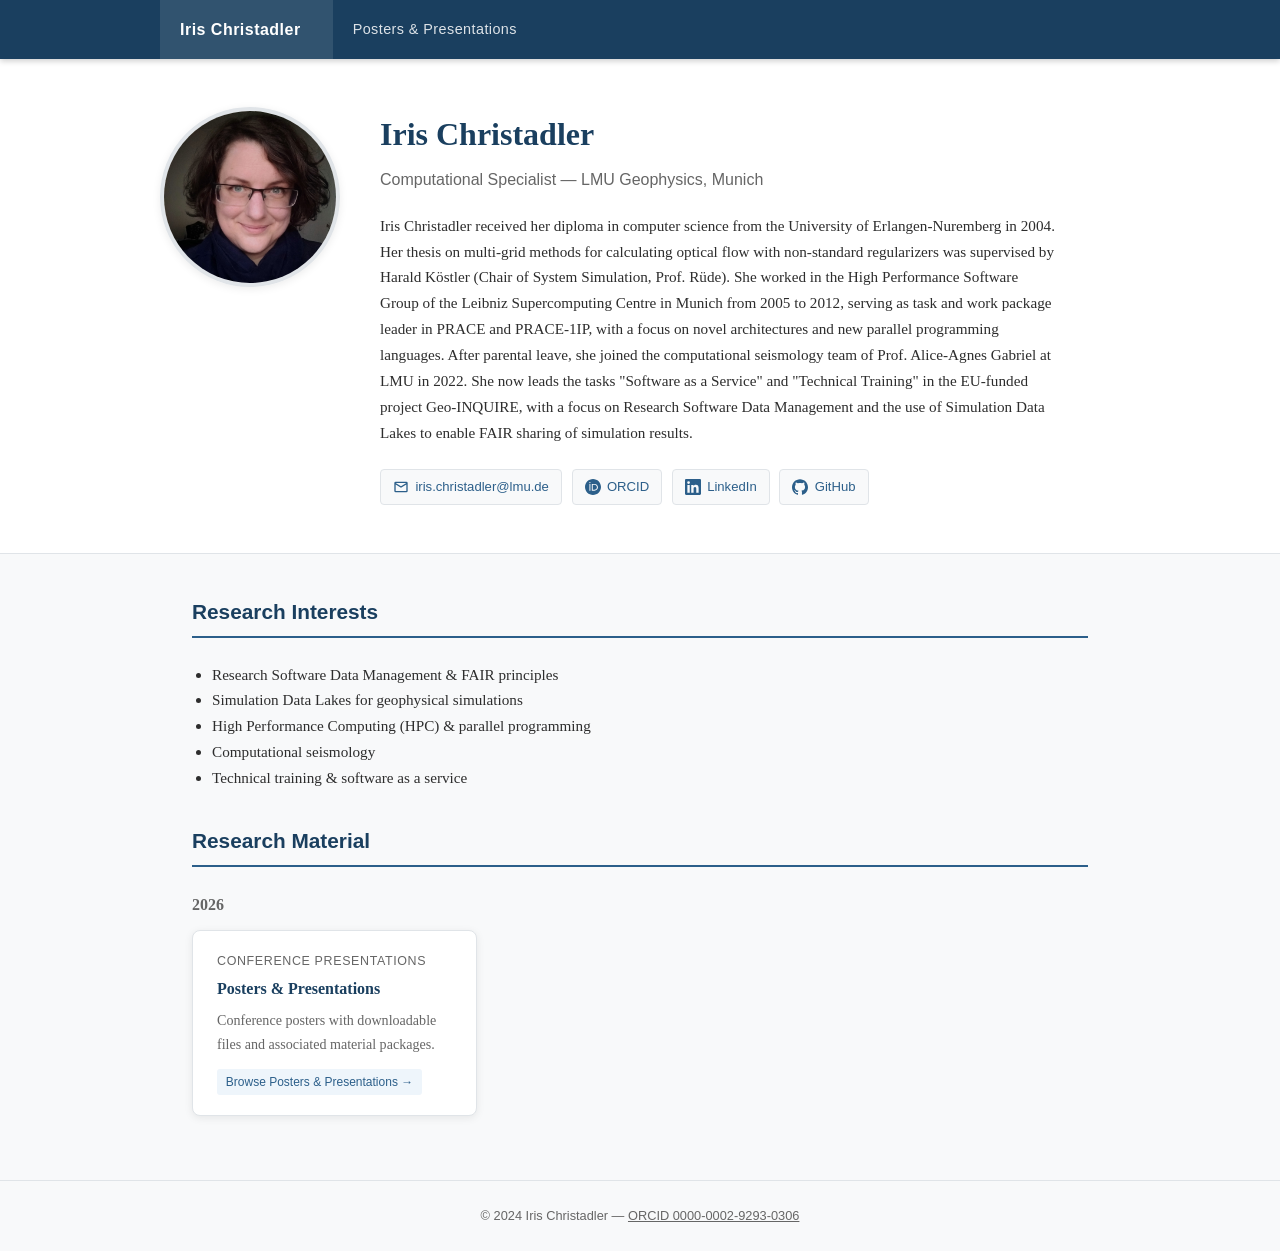
==== index.html @ b3e30429 "Update index.html" ====
<!DOCTYPE html>
<html lang="en">
<head>
  <meta charset="UTF-8">
  <meta name="viewport" content="width=device-width, initial-scale=1.0">
  <title>Iris Christadler — Computational Specialist</title>
  <meta name="description" content="Academic website of Iris Christadler, Computational Specialist at LMU Geophysics. Research Software Data Management, HPC, Simulation Data Lakes.">
  <link rel="stylesheet" href="assets/css/style.css">
</head>
<body>

<nav>
  <ul>
    <li><a href="index.html" class="active">Iris Christadler</a></li>
     <!--
    <li><a href="papers/index.html">Papers</a></li>
    -->
    <li><a href="posters/index.html">Posters &amp; Presentations</a></li>
  </ul>
</nav>

<section class="hero">
  <div class="hero-inner">
    <img
      src="assets/img/profile.jpg"
      alt="Iris Christadler"
      class="profile-photo"
      onerror="this.style.display='none'; document.getElementById('photo-placeholder').style.display='flex';"
    >
    <div id="photo-placeholder" class="profile-photo-placeholder" style="display:none;">
      Photo
    </div>

    <div class="hero-text">
      <h1>Iris Christadler</h1>
      <p class="title">Computational Specialist &mdash; LMU Geophysics, Munich</p>
      <p class="bio">
        Iris Christadler received her diploma in computer science from the University of
        Erlangen-Nuremberg in 2004. Her thesis on multi-grid methods for calculating optical flow
        with non-standard regularizers was supervised by Harald Köstler (Chair of System Simulation,
        Prof. Rüde). She worked in the High Performance Software Group of the Leibniz Supercomputing
        Centre in Munich from 2005 to 2012, serving as task and work package leader in PRACE and
        PRACE-1IP, with a focus on novel architectures and new parallel programming languages. After
        parental leave, she joined the computational seismology team of Prof. Alice-Agnes Gabriel at
        LMU in 2022. She now leads the tasks "Software as a Service" and "Technical Training" in the
        EU-funded project Geo-INQUIRE, with a focus on Research Software Data Management and the use
        of Simulation Data Lakes to enable FAIR sharing of simulation results.
      </p>

      <div class="social-links">
        <a class="social-link" href="mailto:iris.christadler@lmu.de" title="Email">
          <!-- envelope icon -->
          <svg viewBox="0 0 24 24" xmlns="http://www.w3.org/2000/svg">
            <path d="M20 4H4a2 2 0 00-2 2v12a2 2 0 002 2h16a2 2 0 002-2V6a2 2 0 00-2-2zm0 2l-8 5-8-5h16zm0 12H4V8.236l8 5 8-5V18z"/>
          </svg>
          iris.christadler@lmu.de
        </a>
        <a class="social-link" href="https://orcid.org/0000-0002-9293-0306" target="_blank" rel="noopener">
          <!-- ORCID icon -->
          <svg viewBox="0 0 24 24" xmlns="http://www.w3.org/2000/svg">
            <path d="M12 0C5.372 0 0 5.372 0 12s5.372 12 12 12 12-5.372 12-12S18.628 0 12 0zM7.369 4.378c.525 0 .947.431.947.947s-.422.947-.947.947-.947-.431-.947-.947.422-.947.947-.947zm-.722 3.038h1.444v10.041H6.647V7.416zm3.562 0h3.9c3.712 0 5.344 2.653 5.344 5.025 0 2.578-2.016 5.016-5.325 5.016h-3.919V7.416zm1.444 1.303v7.434h2.297c2.359 0 3.9-1.588 3.9-3.722 0-2.016-1.453-3.712-3.781-3.712h-2.416z"/>
          </svg>
          ORCID
        </a>
        <a class="social-link" href="https://www.linkedin.com/in/irischristadler/" target="_blank" rel="noopener">
          <!-- LinkedIn icon -->
          <svg viewBox="0 0 24 24" xmlns="http://www.w3.org/2000/svg">
            <path d="M20.447 20.452h-3.554v-5.569c0-1.328-.027-3.037-1.852-3.037-1.853 0-2.136 1.445-2.136 2.939v5.667H9.351V9h3.414v1.561h.046c.477-.9 1.637-1.85 3.37-1.85 3.601 0 4.267 2.37 4.267 5.455v6.286zM5.337 7.433a2.062 2.062 0 01-2.063-2.065 2.064 2.064 0 112.063 2.065zm1.782 13.019H3.555V9h3.564v11.452zM22.225 0H1.771C.792 0 0 .774 0 1.729v20.542C0 23.227.792 24 1.771 24h20.451C23.2 24 24 23.227 24 22.271V1.729C24 .774 23.2 0 22.222 0h.003z"/>
          </svg>
          LinkedIn
        </a>
        <a class="social-link" href="https://github.com/christadler" target="_blank" rel="noopener">
          <!-- GitHub icon -->
          <svg viewBox="0 0 24 24" xmlns="http://www.w3.org/2000/svg">
            <path d="M12 .297c-6.63 0-12 5.373-12 12 0 5.303 3.438 9.8 8.205 11.385.6.113.82-.258.82-.577 0-.285-.01-1.04-.015-2.04-3.338.724-4.042-1.61-4.042-1.61C4.422 18.07 3.633 17.7 3.633 17.7c-1.087-.744.084-.729.084-.729 1.205.084 1.838 1.236 1.838 1.236 1.07 1.835 2.809 1.305 3.495.998.108-.776.417-1.305.76-1.605-2.665-.3-5.466-1.332-5.466-5.93 0-1.31.465-2.38 1.235-3.22-.135-.303-.54-1.523.105-3.176 0 0 1.005-.322 3.3 1.23.96-.267 1.98-.399 3-.405 1.02.006 2.04.138 3 .405 2.28-1.552 3.285-1.23 3.285-1.23.645 1.653.24 2.873.12 3.176.765.84 1.23 1.91 1.23 3.22 0 4.61-2.805 5.625-5.475 5.92.42.36.81 1.096.81 2.22 0 1.606-.015 2.896-.015 3.286 0 .315.21.69.825.57C20.565 22.092 24 17.592 24 12.297c0-6.627-5.373-12-12-12"/>
          </svg>
          GitHub
        </a>
      </div>
    </div>
  </div>
</section>

<main>
  <h2 class="section-title">Research Interests</h2>
  <ul style="font-size:0.95rem; padding-left:1.25rem; color:var(--text); margin-bottom:2rem;">
    <li>Research Software Data Management &amp; FAIR principles</li>
    <li>Simulation Data Lakes for geophysical simulations</li>
    <li>High Performance Computing (HPC) &amp; parallel programming</li>
    <li>Computational seismology</li>
    <li>Technical training &amp; software as a service</li>
  </ul>

  <h2 class="section-title">Research Material</h2>

  <h3 style="font-size:1rem; font-weight:600; color:var(--text-light); margin:0 0 0.75rem 0;">2026</h3>
  <div class="cards-grid">
    <!--
    <a class="card" href="papers/index.html">
      <div class="card-year">Publications</div>
      <h3>Papers &amp; Articles</h3>
      <p>Peer-reviewed publications, preprints, and technical reports with links to PDFs, DOIs, and supplementary data.</p>
      <div class="card-links">
        <span class="badge">Browse Papers &rarr;</span>
      </div>
    </a>
    -->
    <a class="card" href="posters/index.html">
      <div class="card-year">Conference Presentations</div>
      <h3>Posters &amp; Presentations</h3>
      <p>Conference posters with downloadable files and associated material packages.</p>
      <div class="card-links">
        <span class="badge">Browse Posters &amp; Presentations &rarr;</span>
      </div>
    </a>
  </div>
</main>

<footer>
  &copy; 2024 Iris Christadler &mdash;
  <a href="https://orcid.org/0000-0002-9293-0306" target="_blank" rel="noopener" style="color:inherit;">ORCID 0000-0002-9293-0306</a>
</footer>

</body>
</html>
---- assets/css/style.css ----
:root {
  --primary: #2c5f8a;
  --primary-dark: #1a3f5f;
  --accent: #4a9eca;
  --text: #2d2d2d;
  --text-light: #666;
  --bg: #f8f9fa;
  --white: #ffffff;
  --border: #e0e4e8;
  --card-shadow: 0 2px 8px rgba(0,0,0,0.08);
}

* {
  box-sizing: border-box;
  margin: 0;
  padding: 0;
}

body {
  font-family: 'Georgia', 'Times New Roman', serif;
  background: var(--bg);
  color: var(--text);
  line-height: 1.7;
}

/* Navigation */
nav {
  background: var(--primary-dark);
  padding: 0 2rem;
  position: sticky;
  top: 0;
  z-index: 100;
  box-shadow: 0 2px 6px rgba(0,0,0,0.2);
}

nav ul {
  list-style: none;
  display: flex;
  align-items: center;
  gap: 0;
  max-width: 960px;
  margin: 0 auto;
}

nav ul li a {
  display: block;
  padding: 1rem 1.25rem;
  color: rgba(255,255,255,0.85);
  text-decoration: none;
  font-family: 'Arial', sans-serif;
  font-size: 0.9rem;
  letter-spacing: 0.03em;
  transition: color 0.2s, background 0.2s;
}

nav ul li a:hover,
nav ul li a.active {
  color: #ffffff;
  background: rgba(255,255,255,0.1);
}

nav ul li:first-child a {
  font-weight: bold;
  font-size: 1rem;
  padding-right: 2rem;
  color: #ffffff;
}

/* Hero / Profile Section */
.hero {
  background: var(--white);
  border-bottom: 1px solid var(--border);
  padding: 3rem 2rem;
}

.hero-inner {
  max-width: 960px;
  margin: 0 auto;
  display: flex;
  gap: 2.5rem;
  align-items: flex-start;
}

.profile-photo {
  flex-shrink: 0;
  width: 180px;
  height: 180px;
  border-radius: 50%;
  object-fit: cover;
  border: 4px solid var(--border);
  box-shadow: var(--card-shadow);
}

.profile-photo-placeholder {
  flex-shrink: 0;
  width: 180px;
  height: 180px;
  border-radius: 50%;
  background: var(--border);
  border: 4px solid var(--border);
  display: flex;
  align-items: center;
  justify-content: center;
  color: var(--text-light);
  font-size: 0.8rem;
  text-align: center;
}

.hero-text h1 {
  font-size: 2rem;
  color: var(--primary-dark);
  margin-bottom: 0.25rem;
}

.hero-text .title {
  font-family: 'Arial', sans-serif;
  font-size: 1rem;
  color: var(--text-light);
  margin-bottom: 1.25rem;
}

.hero-text .bio {
  font-size: 0.95rem;
  color: var(--text);
  max-width: 680px;
}

/* Social Links */
.social-links {
  display: flex;
  flex-wrap: wrap;
  gap: 0.6rem;
  margin-top: 1.5rem;
}

.social-link {
  display: inline-flex;
  align-items: center;
  gap: 0.4rem;
  padding: 0.35rem 0.75rem;
  background: var(--bg);
  border: 1px solid var(--border);
  border-radius: 4px;
  text-decoration: none;
  color: var(--primary);
  font-family: 'Arial', sans-serif;
  font-size: 0.82rem;
  transition: border-color 0.2s, background 0.2s;
}

.social-link:hover {
  border-color: var(--accent);
  background: #eef5fb;
}

.social-link svg {
  width: 16px;
  height: 16px;
  fill: currentColor;
}

/* Main content */
main {
  max-width: 960px;
  margin: 2.5rem auto;
  padding: 0 2rem;
}

/* Section headings */
.section-title {
  font-size: 1.3rem;
  color: var(--primary-dark);
  border-bottom: 2px solid var(--primary);
  padding-bottom: 0.4rem;
  margin-bottom: 1.5rem;
  font-family: 'Arial', sans-serif;
}

/* Cards grid */
.cards-grid {
  display: grid;
  grid-template-columns: repeat(auto-fill, minmax(280px, 1fr));
  gap: 1.25rem;
  margin-bottom: 2.5rem;
}

.cards-grid--single {
  grid-template-columns: 1fr;
}

.card {
  background: var(--white);
  border: 1px solid var(--border);
  border-radius: 8px;
  padding: 1.25rem 1.5rem;
  box-shadow: var(--card-shadow);
  transition: box-shadow 0.2s, border-color 0.2s;
  text-decoration: none;
  color: inherit;
  display: block;
}

.card:hover {
  box-shadow: 0 4px 16px rgba(44,95,138,0.15);
  border-color: var(--accent);
}

.card-year {
  font-family: 'Arial', sans-serif;
  font-size: 0.78rem;
  color: var(--text-light);
  text-transform: uppercase;
  letter-spacing: 0.05em;
  margin-bottom: 0.4rem;
}

.card h3 {
  font-size: 1rem;
  color: var(--primary-dark);
  margin-bottom: 0.5rem;
  line-height: 1.4;
}

.card p {
  font-size: 0.88rem;
  color: var(--text-light);
  margin-bottom: 0.75rem;
}

.card-links {
  display: flex;
  flex-wrap: wrap;
  gap: 0.5rem;
}

.badge {
  display: inline-block;
  padding: 0.2rem 0.55rem;
  background: #eef5fb;
  color: var(--primary);
  border-radius: 3px;
  font-family: 'Arial', sans-serif;
  font-size: 0.75rem;
  text-decoration: none;
  transition: background 0.2s;
}

.badge:hover {
  background: #d0e8f7;
}

/* Page header for subpages */
.page-header {
  background: var(--white);
  border-bottom: 1px solid var(--border);
  padding: 2rem;
}

.page-header-inner {
  max-width: 960px;
  margin: 0 auto;
}

.page-header h1 {
  font-size: 1.75rem;
  color: var(--primary-dark);
  margin-bottom: 0.25rem;
}

.page-header p {
  color: var(--text-light);
  font-family: 'Arial', sans-serif;
  font-size: 0.9rem;
}

/* Add-item placeholder card */
.card-add {
  border-style: dashed;
  background: transparent;
  display: flex;
  align-items: center;
  justify-content: center;
  min-height: 120px;
  color: var(--text-light);
  font-family: 'Arial', sans-serif;
  font-size: 0.9rem;
  cursor: default;
}

/* Footer */
footer {
  margin-top: 4rem;
  border-top: 1px solid var(--border);
  padding: 1.5rem 2rem;
  text-align: center;
  font-family: 'Arial', sans-serif;
  font-size: 0.8rem;
  color: var(--text-light);
}

/* Responsive */
@media (max-width: 640px) {
  .hero-inner {
    flex-direction: column;
    align-items: center;
    text-align: center;
  }
  .social-links {
    justify-content: center;
  }
  nav ul {
    flex-wrap: wrap;
  }
}
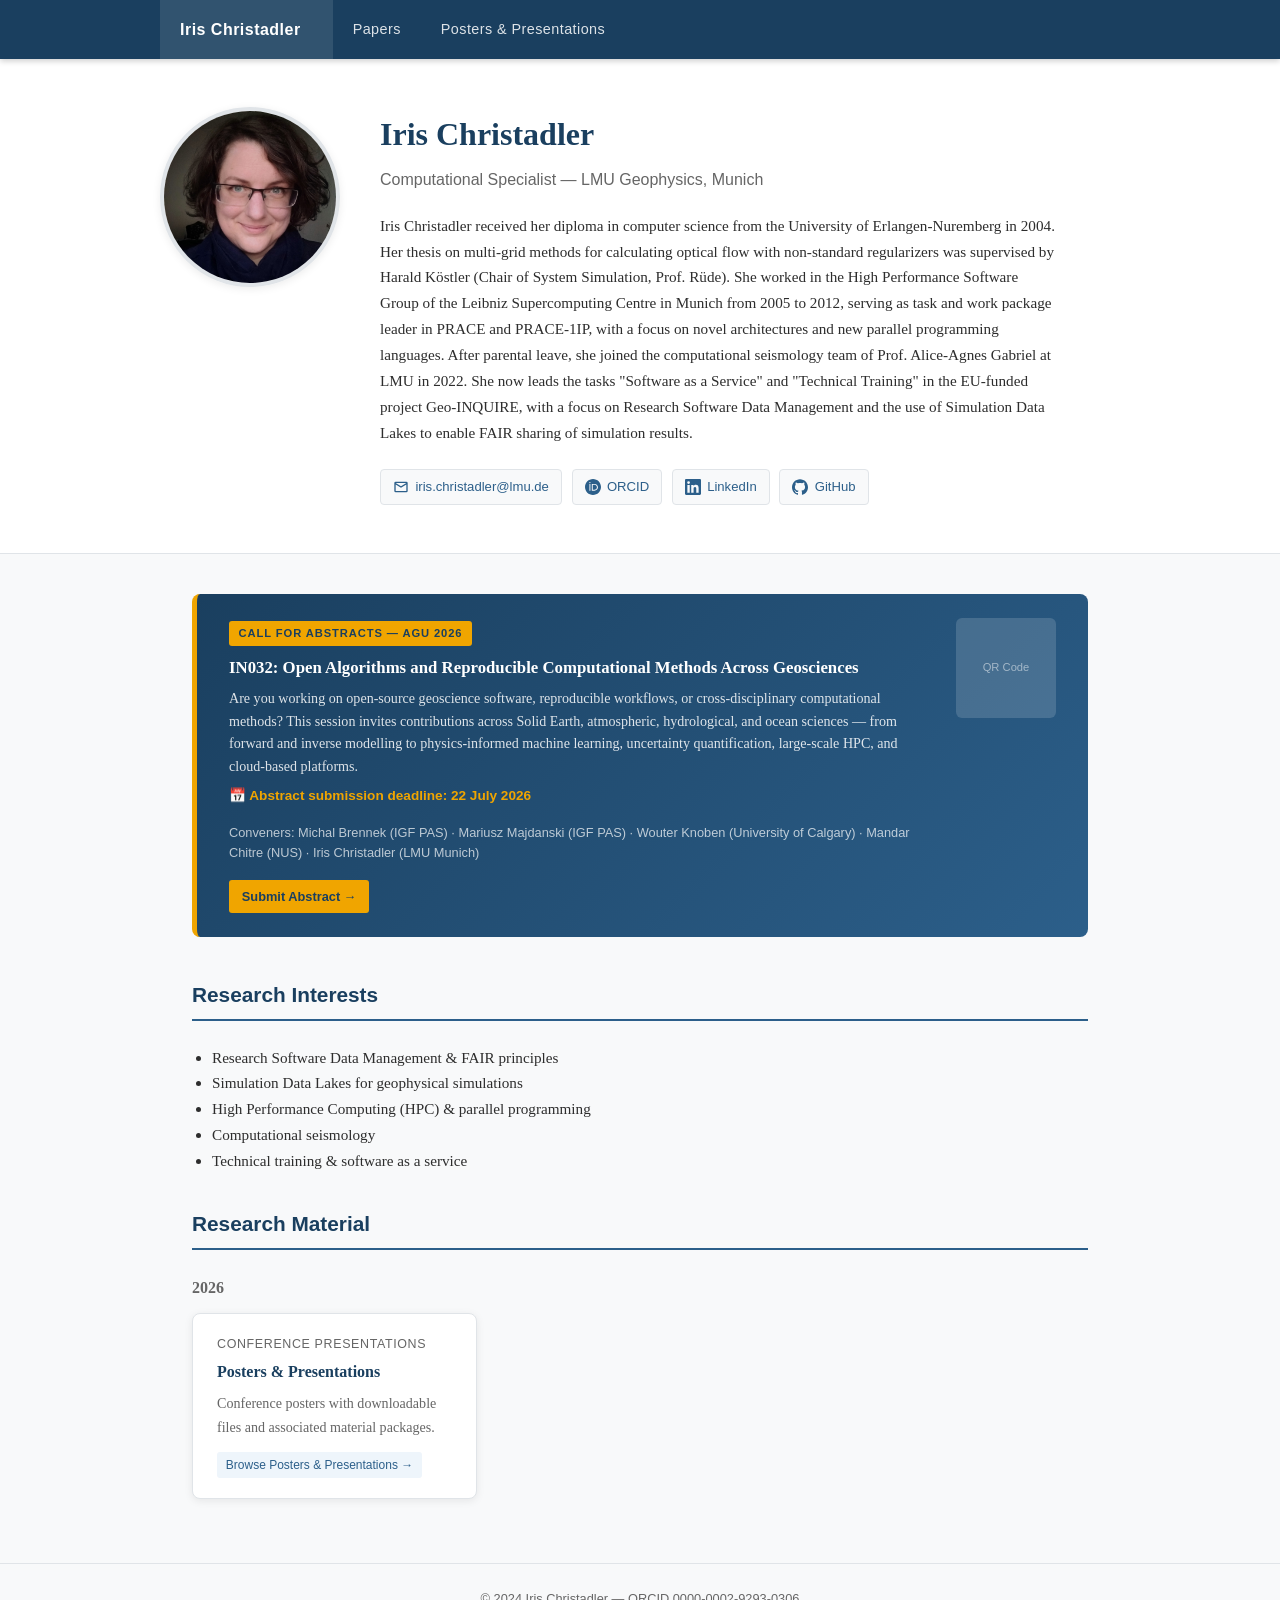
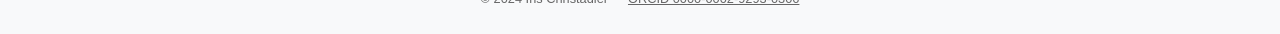
==== commit ef941fba: "Add AGU26 IN032 call for abstracts banner to homepage" ====
--- a/index.html
+++ b/index.html
@@ -12,9 +12,7 @@
 <nav>
   <ul>
     <li><a href="index.html" class="active">Iris Christadler</a></li>
-     <!--
     <li><a href="papers/index.html">Papers</a></li>
-    -->
     <li><a href="posters/index.html">Posters &amp; Presentations</a></li>
   </ul>
 </nav>
@@ -82,6 +80,23 @@
 </section>
 
 <main>
+  <div class="cfp-banner">
+    <div class="cfp-banner-body">
+      <div class="cfp-banner-tag">Call for Abstracts &mdash; AGU 2026</div>
+      <h3>IN032: Open Algorithms and Reproducible Computational Methods Across Geosciences</h3>
+      <p>Are you working on open-source geoscience software, reproducible workflows, or cross-disciplinary computational methods? This session invites contributions across Solid Earth, atmospheric, hydrological, and ocean sciences &mdash; from forward and inverse modelling to physics-informed machine learning, uncertainty quantification, large-scale HPC, and cloud-based platforms.</p>
+      <p class="cfp-deadline">&#128197; Abstract submission deadline: 22 July 2026</p>
+      <p class="cfp-conveners">Conveners: Michal Brennek (IGF PAS) &middot; Mariusz Majdanski (IGF PAS) &middot; Wouter Knoben (University of Calgary) &middot; Mandar Chitre (NUS) &middot; Iris Christadler (LMU Munich)</p>
+      <div class="card-links">
+        <a class="badge" href="https://agu.confex.com/agu/agu26/prelim.cgi/Session/280936" target="_blank" rel="noopener">Submit Abstract &rarr;</a>
+      </div>
+    </div>
+    <div class="cfp-banner-qr">
+      <!-- QR code will be added here -->
+      QR Code
+    </div>
+  </div>
+
   <h2 class="section-title">Research Interests</h2>
   <ul style="font-size:0.95rem; padding-left:1.25rem; color:var(--text); margin-bottom:2rem;">
     <li>Research Software Data Management &amp; FAIR principles</li>
--- a/assets/css/style.css
+++ b/assets/css/style.css
@@ -285,6 +285,109 @@
   font-family: 'Arial', sans-serif;
   font-size: 0.9rem;
   cursor: default;
+}
+
+/* Call for Participation Banner */
+.cfp-banner {
+  background: linear-gradient(135deg, #1a3f5f 0%, #2c5f8a 100%);
+  color: #ffffff;
+  border-left: 5px solid #f0a500;
+  border-radius: 8px;
+  padding: 1.5rem 2rem;
+  margin-bottom: 2.5rem;
+  display: flex;
+  gap: 2rem;
+  align-items: flex-start;
+}
+
+.cfp-banner-body {
+  flex: 1;
+}
+
+.cfp-banner-tag {
+  display: inline-block;
+  background: #f0a500;
+  color: #1a3f5f;
+  font-family: 'Arial', sans-serif;
+  font-size: 0.7rem;
+  font-weight: bold;
+  letter-spacing: 0.08em;
+  text-transform: uppercase;
+  padding: 0.2rem 0.6rem;
+  border-radius: 3px;
+  margin-bottom: 0.6rem;
+}
+
+.cfp-banner h3 {
+  font-size: 1.05rem;
+  color: #ffffff;
+  margin-bottom: 0.5rem;
+  line-height: 1.4;
+}
+
+.cfp-banner p {
+  font-size: 0.88rem;
+  color: rgba(255,255,255,0.85);
+  margin-bottom: 0.5rem;
+  line-height: 1.6;
+}
+
+.cfp-banner .cfp-deadline {
+  font-family: 'Arial', sans-serif;
+  font-size: 0.85rem;
+  font-weight: bold;
+  color: #f0a500;
+  margin-bottom: 1rem;
+}
+
+.cfp-banner .cfp-conveners {
+  font-family: 'Arial', sans-serif;
+  font-size: 0.8rem;
+  color: rgba(255,255,255,0.7);
+  margin-bottom: 1rem;
+}
+
+.cfp-banner .badge {
+  background: #f0a500;
+  color: #1a3f5f;
+  font-weight: bold;
+  font-size: 0.8rem;
+  padding: 0.35rem 0.8rem;
+}
+
+.cfp-banner .badge:hover {
+  background: #ffc233;
+}
+
+.cfp-banner-qr {
+  flex-shrink: 0;
+  width: 100px;
+  height: 100px;
+  background: rgba(255,255,255,0.15);
+  border-radius: 6px;
+  display: flex;
+  align-items: center;
+  justify-content: center;
+  color: rgba(255,255,255,0.5);
+  font-family: 'Arial', sans-serif;
+  font-size: 0.7rem;
+  text-align: center;
+}
+
+.cfp-banner-qr img {
+  width: 100px;
+  height: 100px;
+  border-radius: 6px;
+  display: block;
+}
+
+@media (max-width: 640px) {
+  .cfp-banner {
+    flex-direction: column;
+  }
+  .cfp-banner-qr {
+    align-self: center;
+  }
 }
 
 /* Footer */
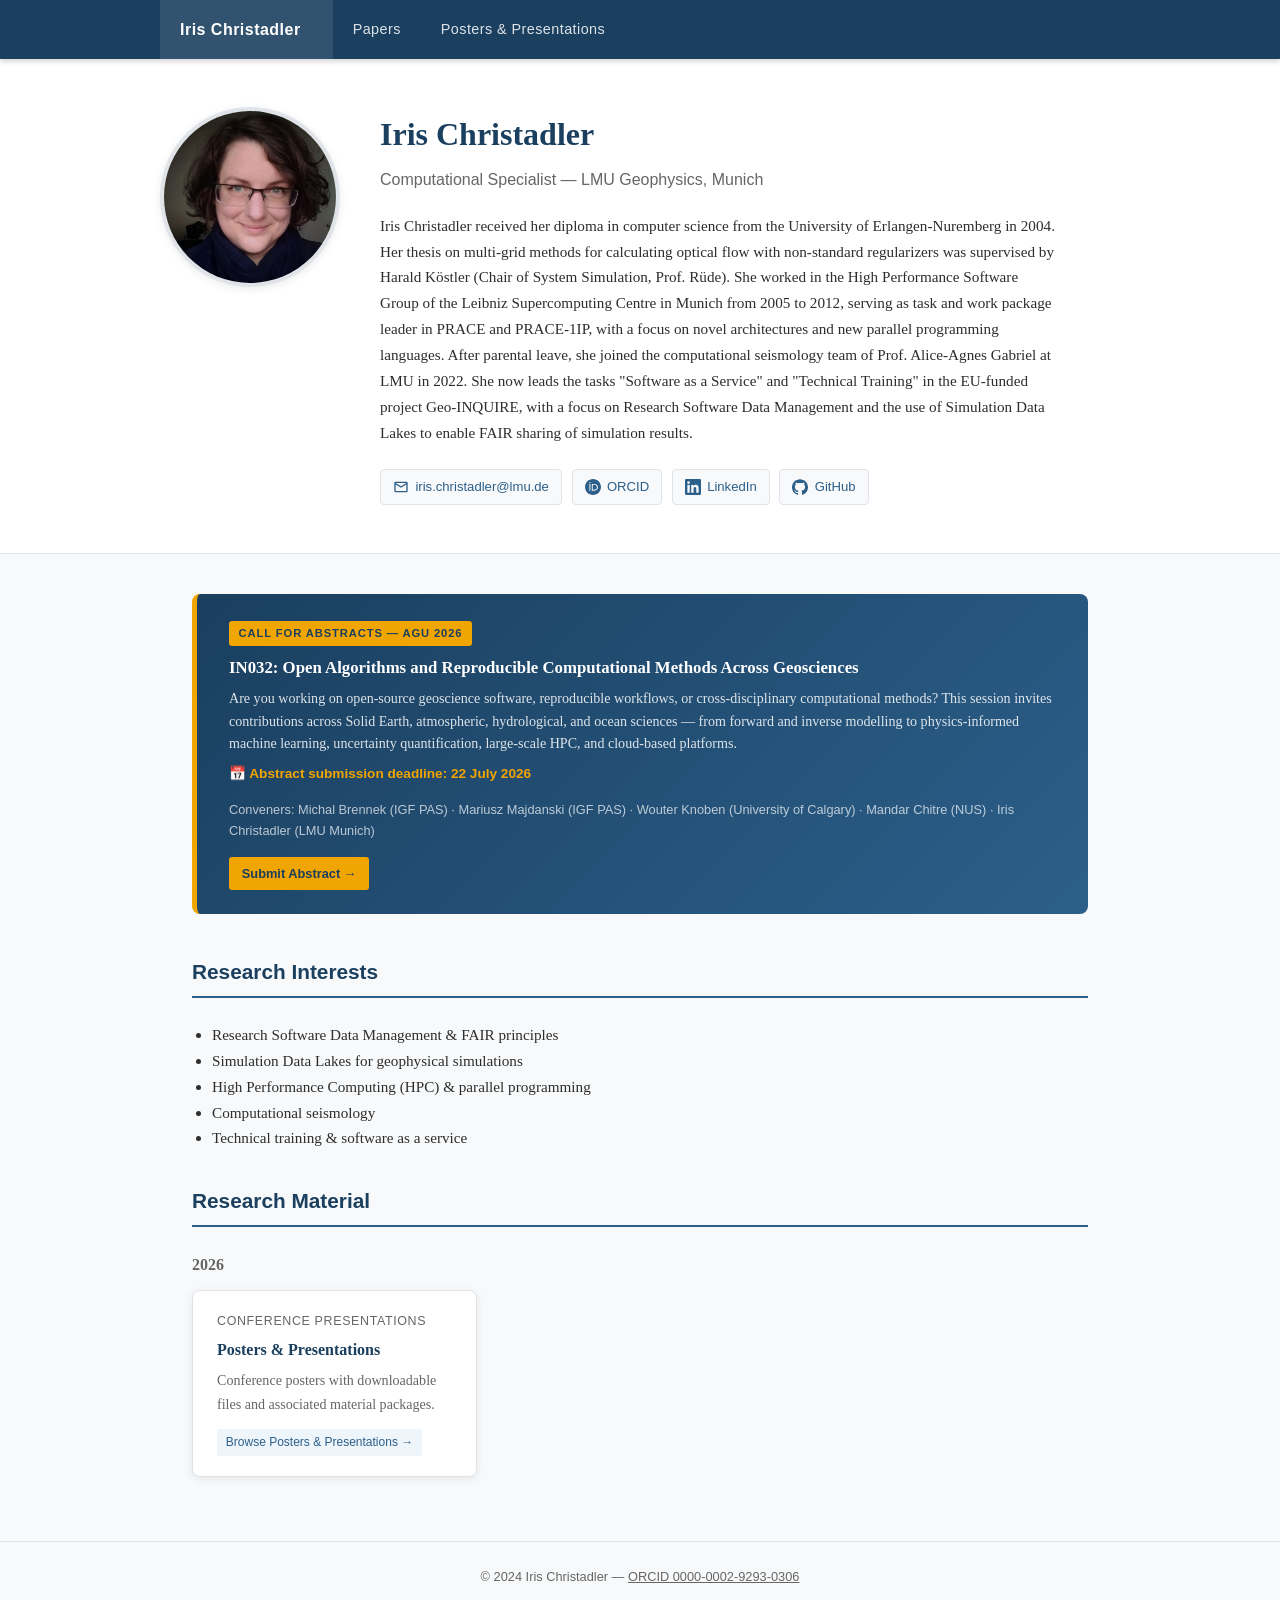
==== commit 80458e59: "Remove QR code placeholder from AGU banner" ====
--- a/index.html
+++ b/index.html
@@ -91,10 +91,6 @@
         <a class="badge" href="https://agu.confex.com/agu/agu26/prelim.cgi/Session/280936" target="_blank" rel="noopener">Submit Abstract &rarr;</a>
       </div>
     </div>
-    <div class="cfp-banner-qr">
-      <!-- QR code will be added here -->
-      QR Code
-    </div>
   </div>
 
   <h2 class="section-title">Research Interests</h2>
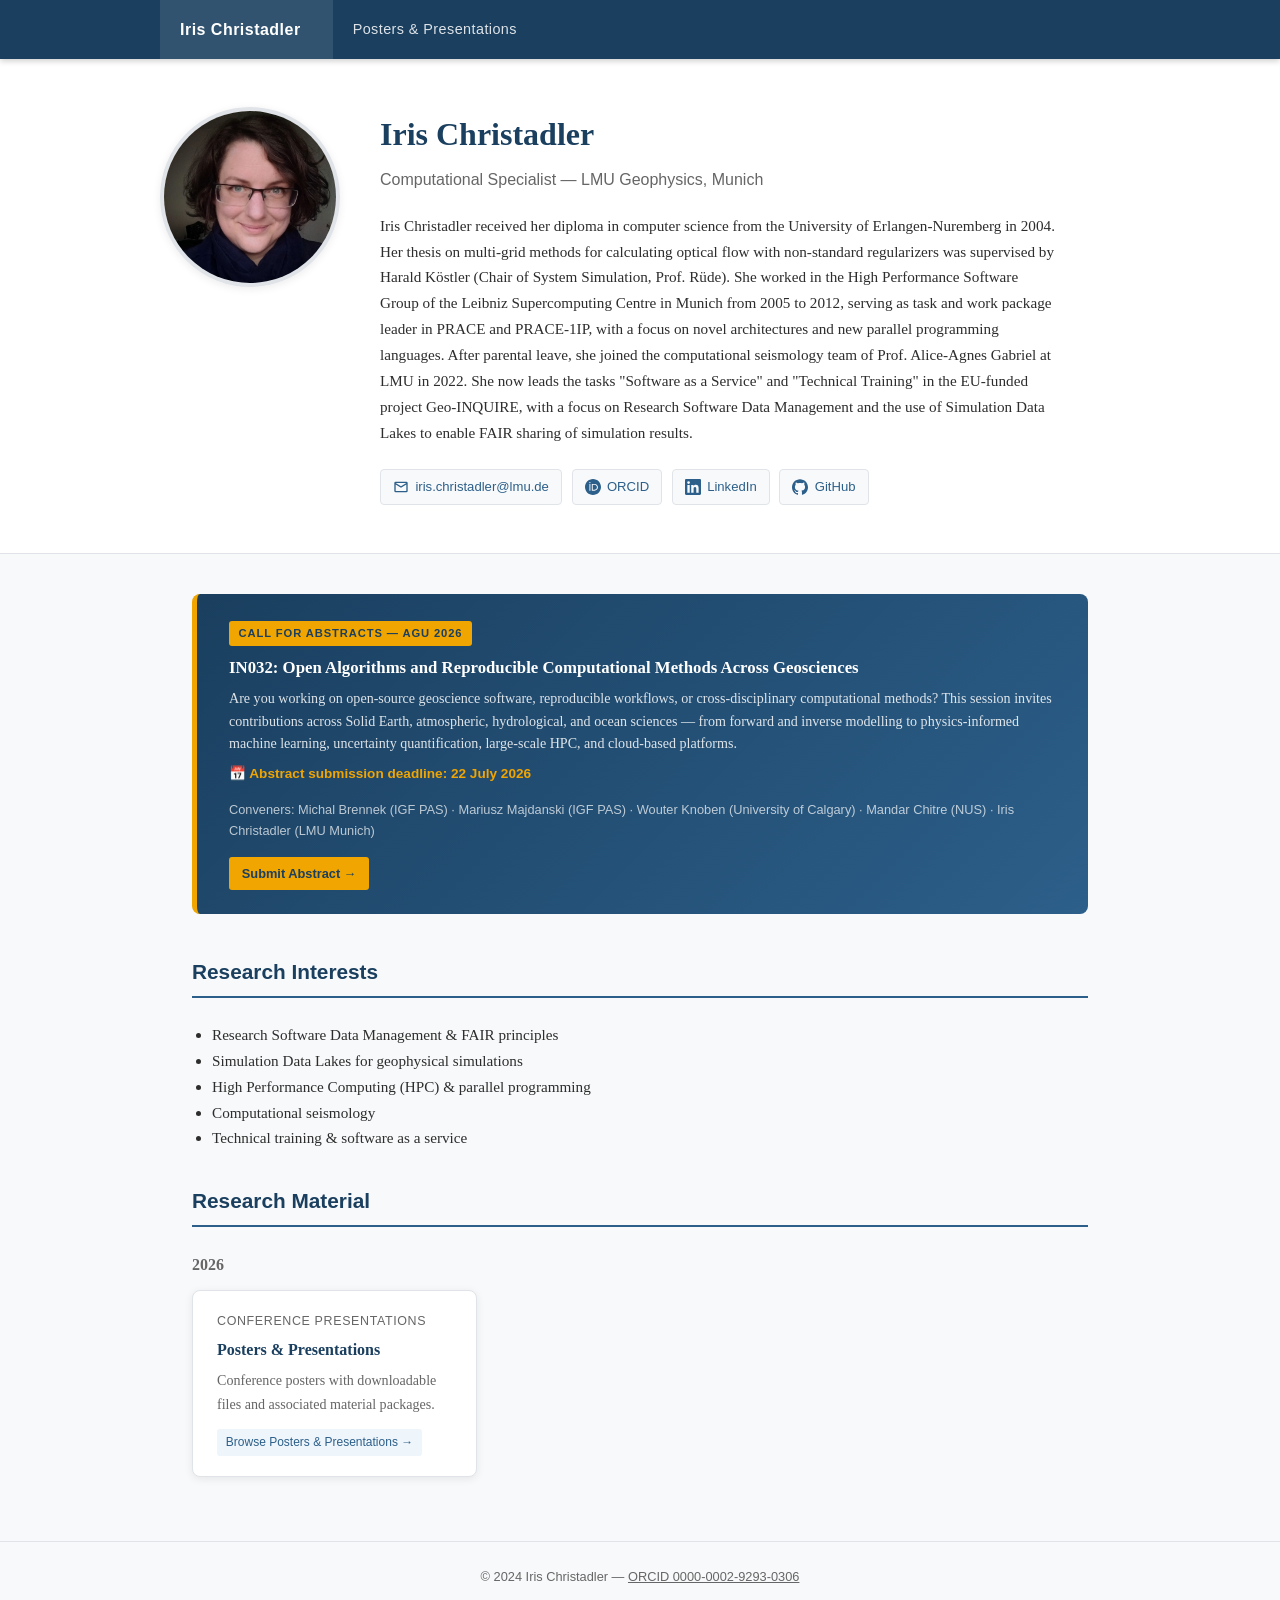
==== commit 96530c28: "Merge pull request #7 from christadler/claude/wonderful-edison-6vxl3p Add AGU26 IN032 call for abstr" ====
--- a/index.html
+++ b/index.html
@@ -12,7 +12,9 @@
 <nav>
   <ul>
     <li><a href="index.html" class="active">Iris Christadler</a></li>
+     <!--
     <li><a href="papers/index.html">Papers</a></li>
+    -->
     <li><a href="posters/index.html">Posters &amp; Presentations</a></li>
   </ul>
 </nav>
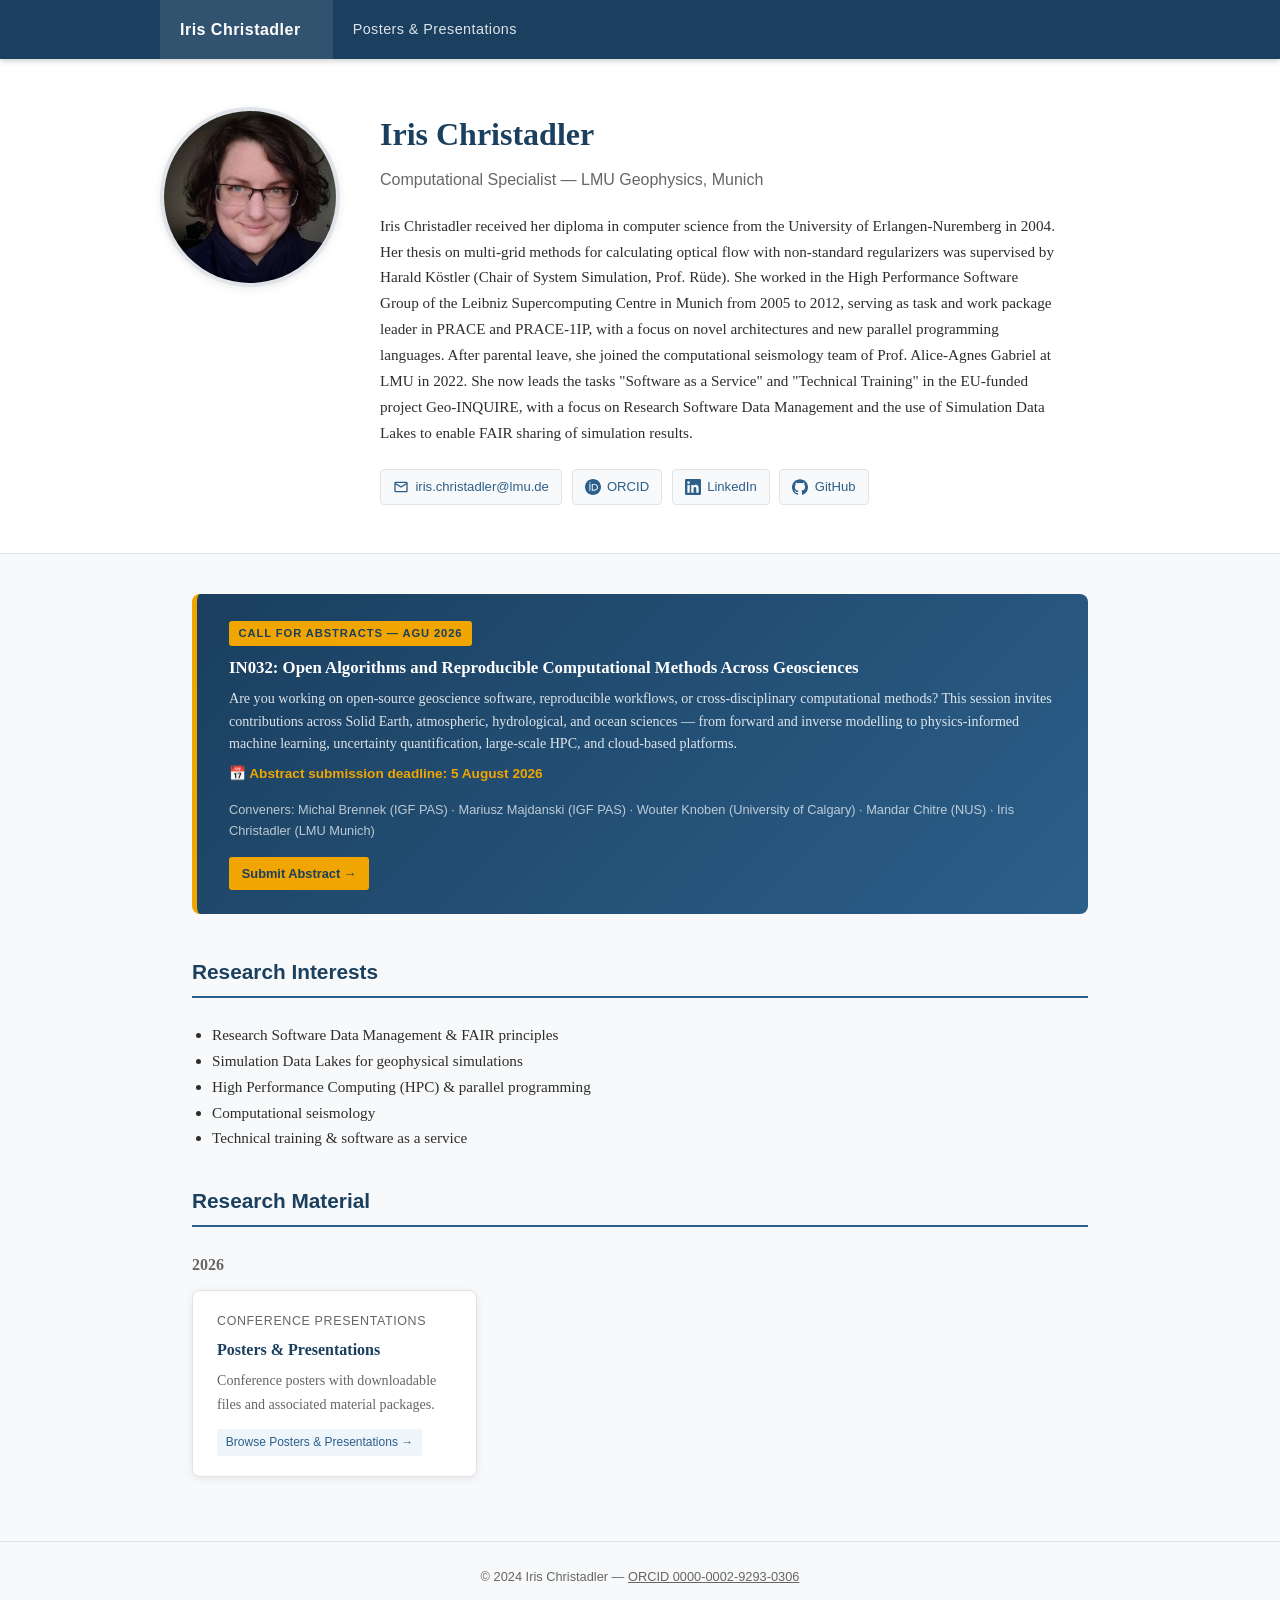
==== commit 35c8ec7e: "Update index.html" ====
--- a/index.html
+++ b/index.html
@@ -87,7 +87,7 @@
       <div class="cfp-banner-tag">Call for Abstracts &mdash; AGU 2026</div>
       <h3>IN032: Open Algorithms and Reproducible Computational Methods Across Geosciences</h3>
       <p>Are you working on open-source geoscience software, reproducible workflows, or cross-disciplinary computational methods? This session invites contributions across Solid Earth, atmospheric, hydrological, and ocean sciences &mdash; from forward and inverse modelling to physics-informed machine learning, uncertainty quantification, large-scale HPC, and cloud-based platforms.</p>
-      <p class="cfp-deadline">&#128197; Abstract submission deadline: 22 July 2026</p>
+      <p class="cfp-deadline">&#128197; Abstract submission deadline: 5 August 2026</p>
       <p class="cfp-conveners">Conveners: Michal Brennek (IGF PAS) &middot; Mariusz Majdanski (IGF PAS) &middot; Wouter Knoben (University of Calgary) &middot; Mandar Chitre (NUS) &middot; Iris Christadler (LMU Munich)</p>
       <div class="card-links">
         <a class="badge" href="https://agu.confex.com/agu/agu26/prelim.cgi/Session/280936" target="_blank" rel="noopener">Submit Abstract &rarr;</a>
--- a/assets/css/style.css
+++ b/assets/css/style.css
@@ -203,6 +203,25 @@
 .card:hover {
   box-shadow: 0 4px 16px rgba(44,95,138,0.15);
   border-color: var(--accent);
+}
+
+.card-type {
+  display: inline-block;
+  font-family: 'Arial', sans-serif;
+  font-size: 0.7rem;
+  font-weight: bold;
+  letter-spacing: 0.06em;
+  text-transform: uppercase;
+  padding: 0.15rem 0.5rem;
+  border-radius: 3px;
+  margin-bottom: 0.4rem;
+  background: #eef5fb;
+  color: var(--primary);
+}
+
+.card-type--presentation {
+  background: #f0f7ee;
+  color: #3a7d44;
 }
 
 .card-year {
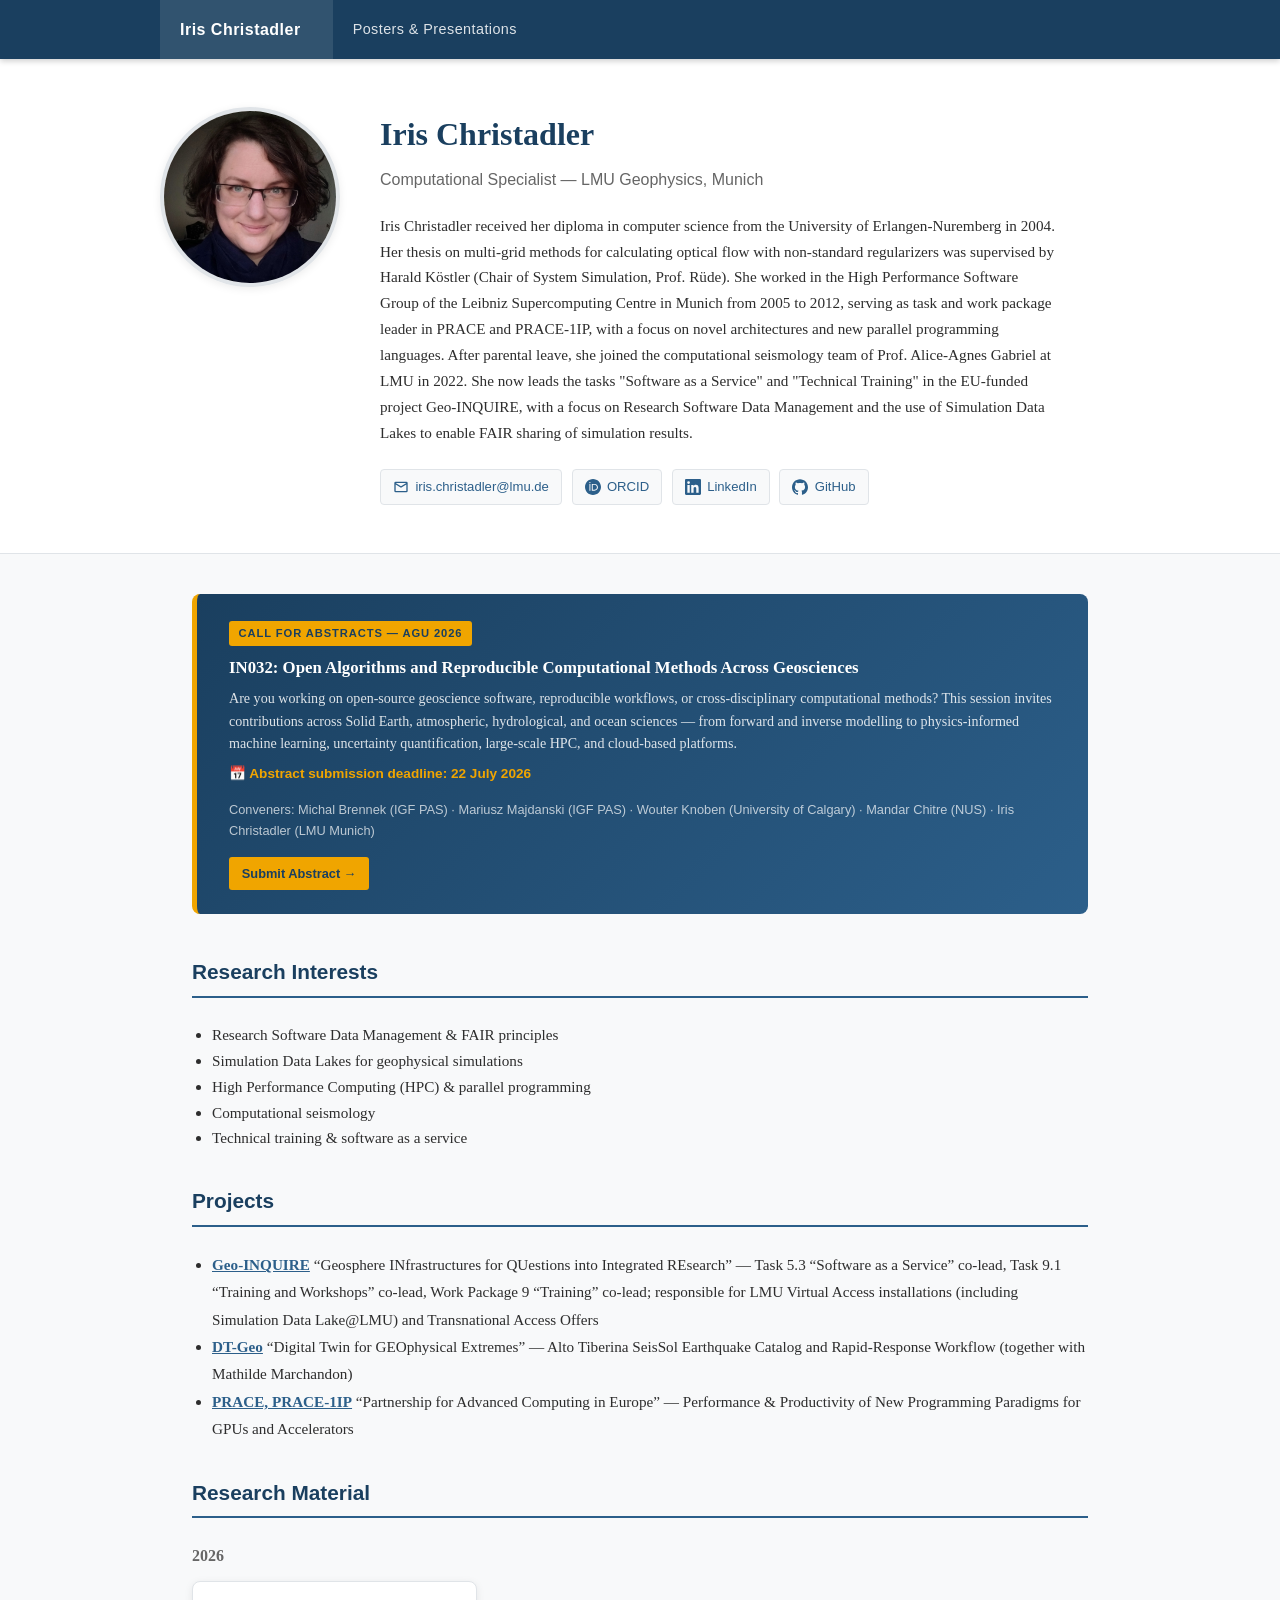
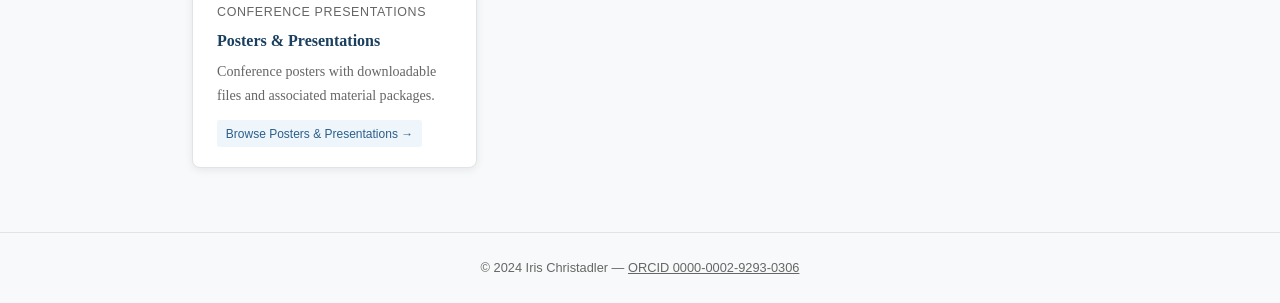
==== commit b200386a: "Add Projects section to homepage" ====
--- a/index.html
+++ b/index.html
@@ -87,7 +87,7 @@
       <div class="cfp-banner-tag">Call for Abstracts &mdash; AGU 2026</div>
       <h3>IN032: Open Algorithms and Reproducible Computational Methods Across Geosciences</h3>
       <p>Are you working on open-source geoscience software, reproducible workflows, or cross-disciplinary computational methods? This session invites contributions across Solid Earth, atmospheric, hydrological, and ocean sciences &mdash; from forward and inverse modelling to physics-informed machine learning, uncertainty quantification, large-scale HPC, and cloud-based platforms.</p>
-      <p class="cfp-deadline">&#128197; Abstract submission deadline: 5 August 2026</p>
+      <p class="cfp-deadline">&#128197; Abstract submission deadline: 22 July 2026</p>
       <p class="cfp-conveners">Conveners: Michal Brennek (IGF PAS) &middot; Mariusz Majdanski (IGF PAS) &middot; Wouter Knoben (University of Calgary) &middot; Mandar Chitre (NUS) &middot; Iris Christadler (LMU Munich)</p>
       <div class="card-links">
         <a class="badge" href="https://agu.confex.com/agu/agu26/prelim.cgi/Session/280936" target="_blank" rel="noopener">Submit Abstract &rarr;</a>
@@ -102,6 +102,25 @@
     <li>High Performance Computing (HPC) &amp; parallel programming</li>
     <li>Computational seismology</li>
     <li>Technical training &amp; software as a service</li>
+  </ul>
+
+  <h2 class="section-title">Projects</h2>
+  <ul style="font-size:0.95rem; padding-left:1.25rem; color:var(--text); margin-bottom:2rem; line-height:1.8;">
+    <li>
+      <a href="https://www.geo-inquire.eu" target="_blank" rel="noopener" style="color:var(--primary); font-weight:bold;">Geo-INQUIRE</a>
+      &ldquo;Geosphere INfrastructures for QUestions into Integrated REsearch&rdquo; &mdash;
+      Task 5.3 &ldquo;Software as a Service&rdquo; co-lead, Task 9.1 &ldquo;Training and Workshops&rdquo; co-lead, Work Package 9 &ldquo;Training&rdquo; co-lead; responsible for LMU Virtual Access installations (including Simulation Data Lake@LMU) and Transnational Access Offers
+    </li>
+    <li>
+      <a href="https://dtgeo.eu/" target="_blank" rel="noopener" style="color:var(--primary); font-weight:bold;">DT-Geo</a>
+      &ldquo;Digital Twin for GEOphysical Extremes&rdquo; &mdash;
+      Alto Tiberina SeisSol Earthquake Catalog and Rapid-Response Workflow (together with Mathilde Marchandon)
+    </li>
+    <li>
+      <a href="https://prace-ri.eu/" target="_blank" rel="noopener" style="color:var(--primary); font-weight:bold;">PRACE, PRACE-1IP</a>
+      &ldquo;Partnership for Advanced Computing in Europe&rdquo; &mdash;
+      Performance &amp; Productivity of New Programming Paradigms for GPUs and Accelerators
+    </li>
   </ul>
 
   <h2 class="section-title">Research Material</h2>
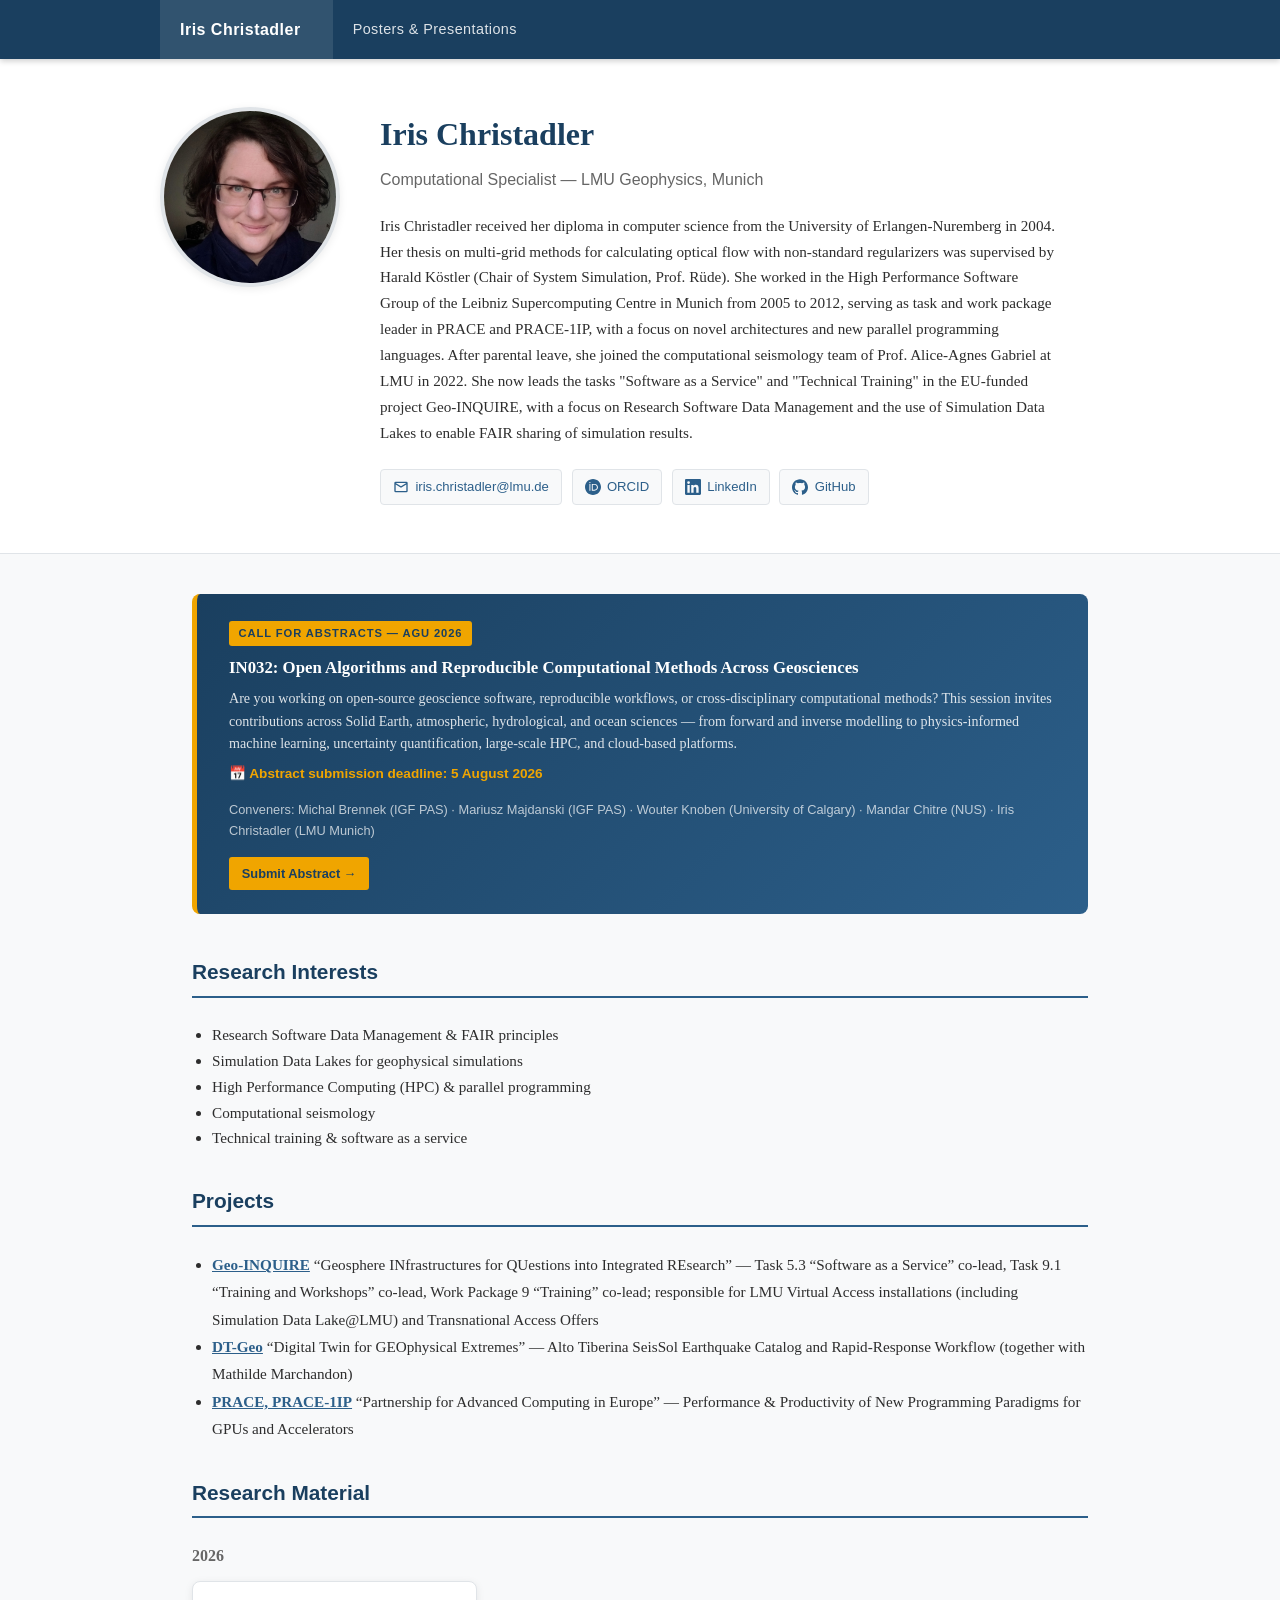
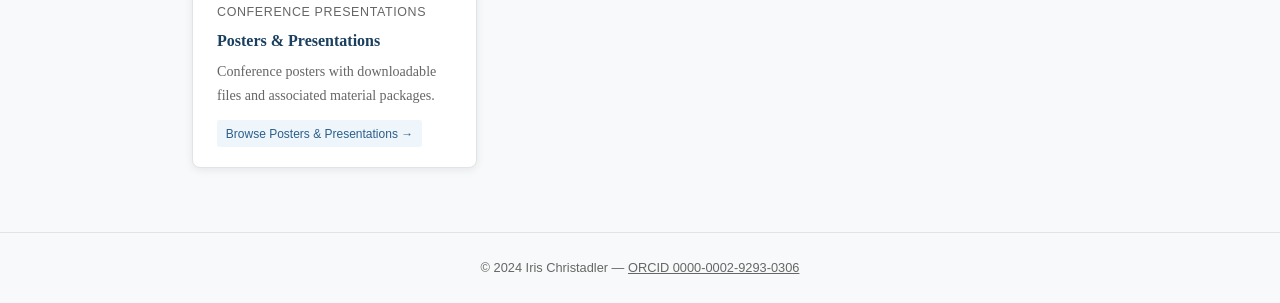
==== commit 3543d4f7: "Merge pull request #9 from christadler/claude/wonderful-edison-6vxl3p Add ISC 2025 poster, Projects " ====
--- a/index.html
+++ b/index.html
@@ -87,7 +87,7 @@
       <div class="cfp-banner-tag">Call for Abstracts &mdash; AGU 2026</div>
       <h3>IN032: Open Algorithms and Reproducible Computational Methods Across Geosciences</h3>
       <p>Are you working on open-source geoscience software, reproducible workflows, or cross-disciplinary computational methods? This session invites contributions across Solid Earth, atmospheric, hydrological, and ocean sciences &mdash; from forward and inverse modelling to physics-informed machine learning, uncertainty quantification, large-scale HPC, and cloud-based platforms.</p>
-      <p class="cfp-deadline">&#128197; Abstract submission deadline: 22 July 2026</p>
+      <p class="cfp-deadline">&#128197; Abstract submission deadline: 5 August 2026</p>
       <p class="cfp-conveners">Conveners: Michal Brennek (IGF PAS) &middot; Mariusz Majdanski (IGF PAS) &middot; Wouter Knoben (University of Calgary) &middot; Mandar Chitre (NUS) &middot; Iris Christadler (LMU Munich)</p>
       <div class="card-links">
         <a class="badge" href="https://agu.confex.com/agu/agu26/prelim.cgi/Session/280936" target="_blank" rel="noopener">Submit Abstract &rarr;</a>
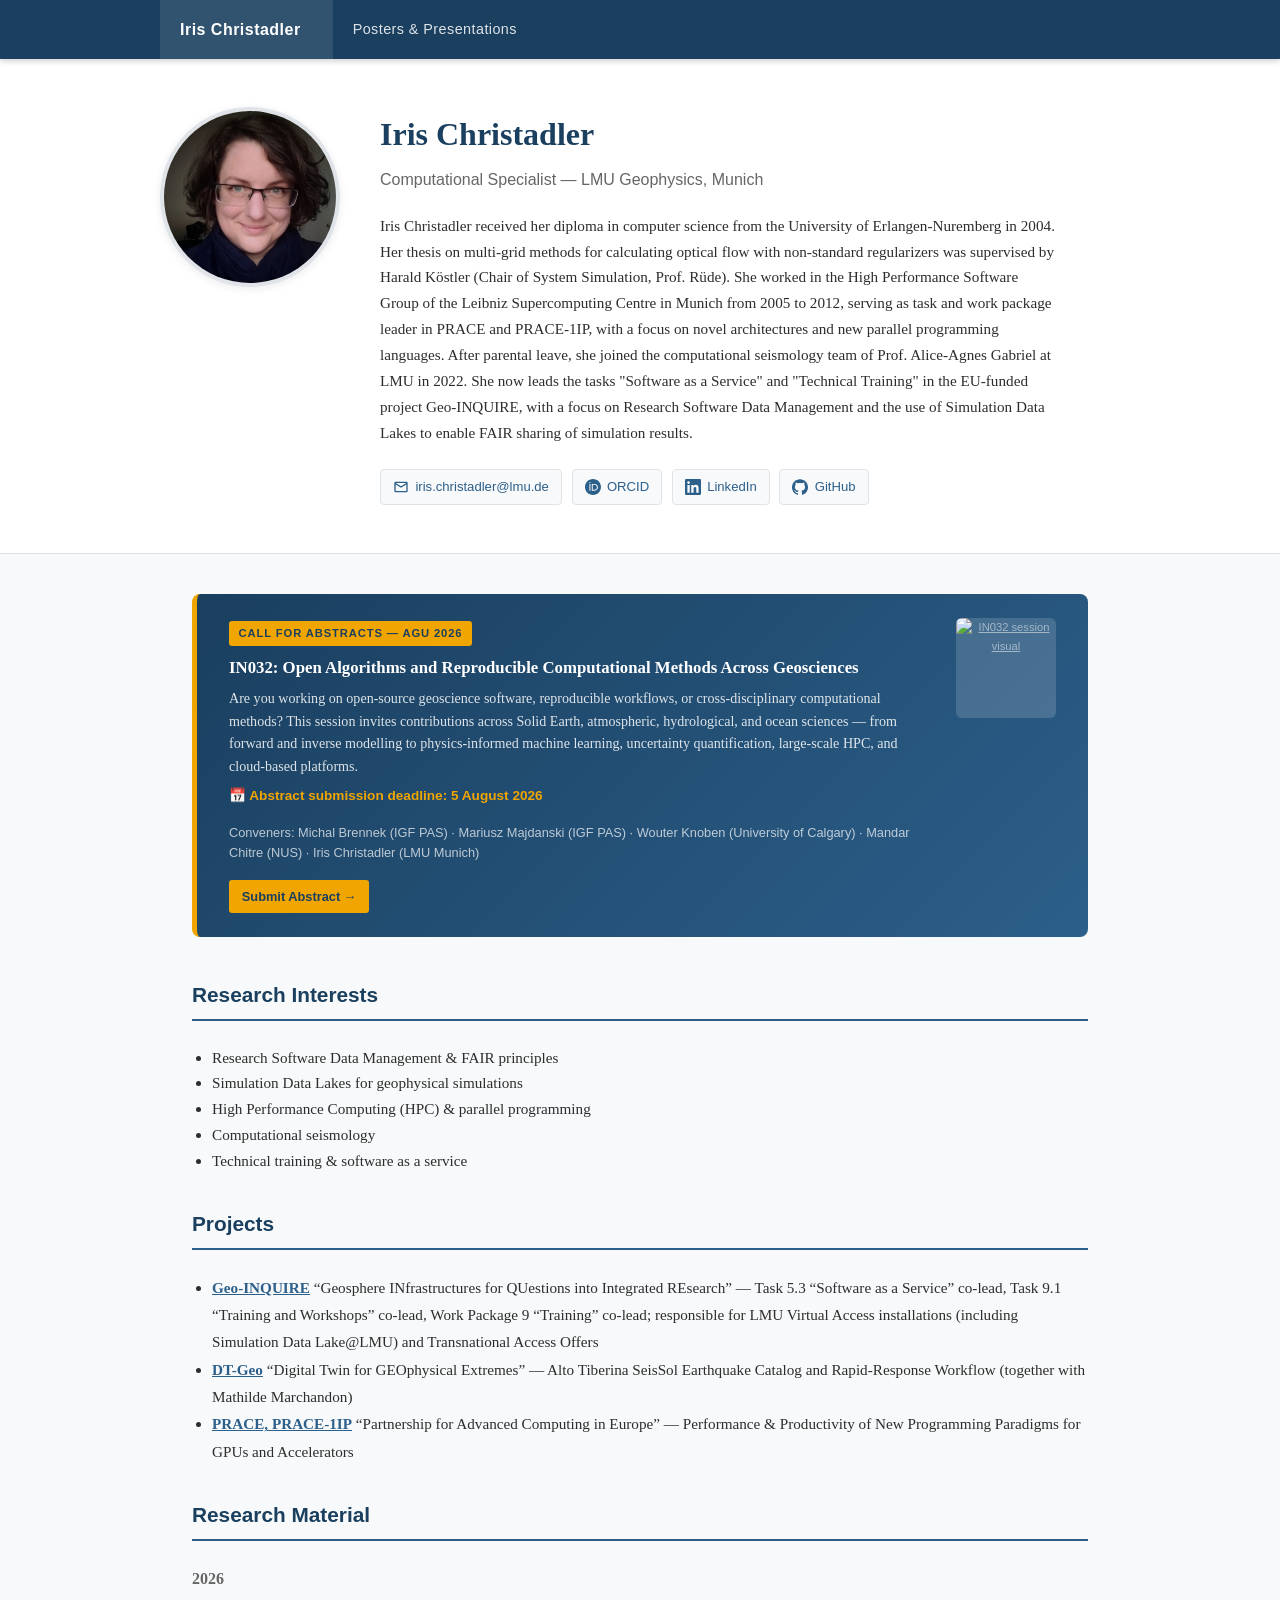
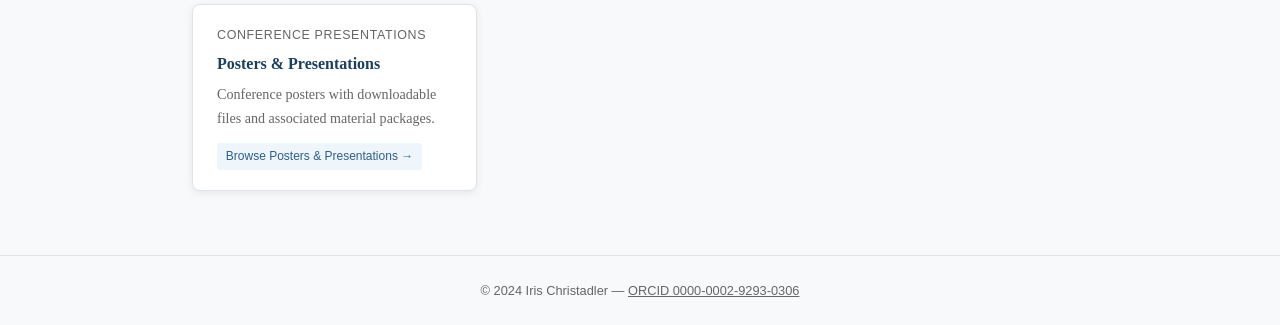
==== commit aed95b71: "Add AGU26 session visual thumbnail to CFP banner (clickable, opens full size) Co-Authored-By: Claude" ====
--- a/index.html
+++ b/index.html
@@ -93,6 +93,9 @@
         <a class="badge" href="https://agu.confex.com/agu/agu26/prelim.cgi/Session/280936" target="_blank" rel="noopener">Submit Abstract &rarr;</a>
       </div>
     </div>
+    <a class="cfp-banner-qr" href="assets/img/AGU26_IN032_OpenAlgorithmsGeosciences.png" target="_blank" rel="noopener" title="Session visual — click to enlarge">
+      <img src="assets/img/AGU26_IN032_OpenAlgorithmsGeosciences.png" alt="IN032 session visual">
+    </a>
   </div>
 
   <h2 class="section-title">Research Interests</h2>
--- a/assets/css/style.css
+++ b/assets/css/style.css
@@ -205,6 +205,27 @@
   border-color: var(--accent);
 }
 
+.card-thumb {
+  float: right;
+  width: 160px;
+  height: 110px;
+  object-fit: cover;
+  object-position: top;
+  border-radius: 4px;
+  border: 1px solid var(--border);
+  margin: 0 0 0.75rem 1.25rem;
+  box-shadow: var(--card-shadow);
+}
+
+@media (max-width: 640px) {
+  .card-thumb {
+    float: none;
+    width: 100%;
+    height: 140px;
+    margin: 0 0 0.75rem 0;
+  }
+}
+
 .card-type {
   display: inline-block;
   font-family: 'Arial', sans-serif;
